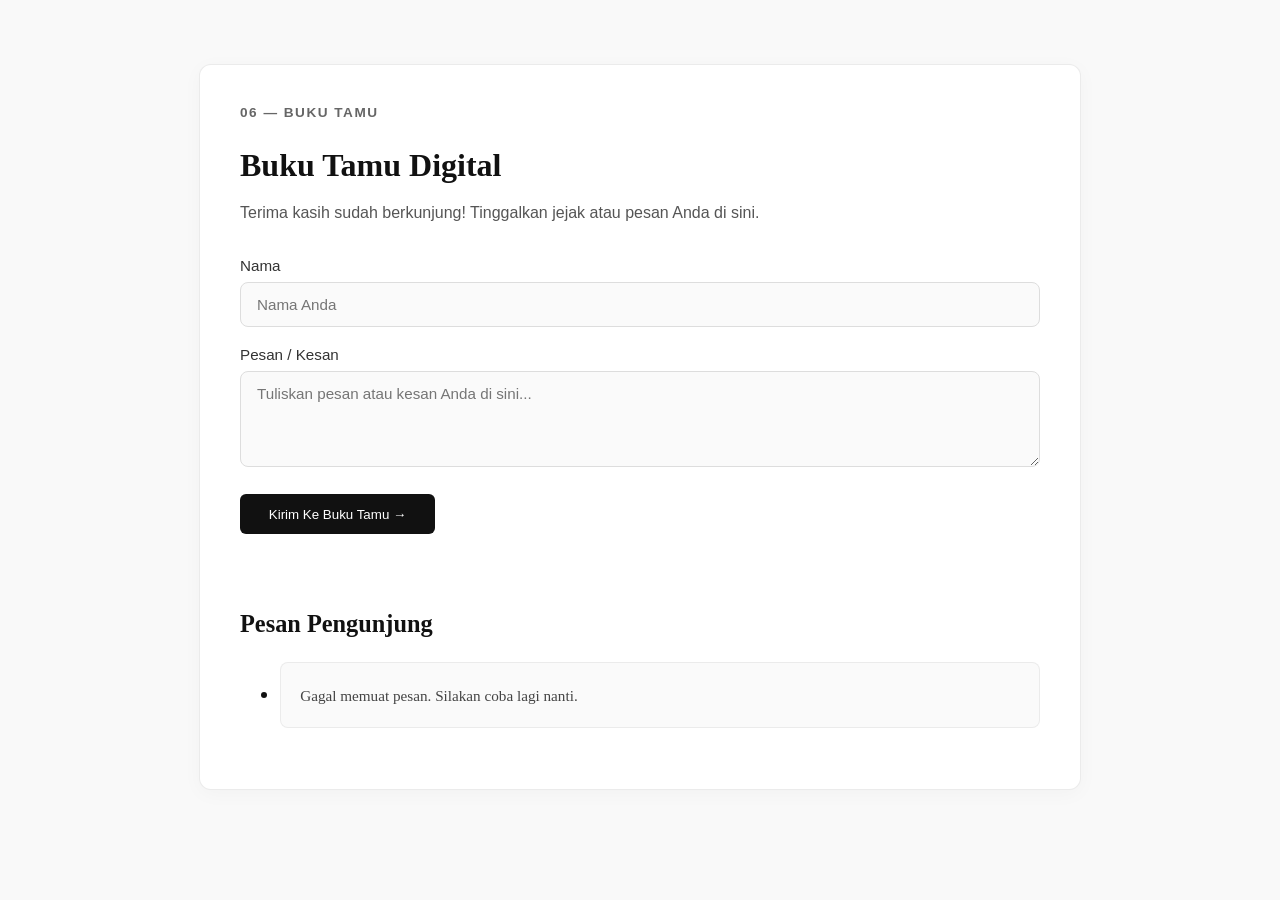
==== tamu.html @ 4e4c4b7e "Rename bukutamu.html to tamu.html" ====
<!DOCTYPE html>
<html lang="id">
<head>
    <meta charset="UTF-8" />
    <meta name="viewport" content="width=device-width, initial-scale=1.0" />
    <title>Buku Tamu Digital</title>
    <link rel="stylesheet" href="bt.css" />
</head>
<body>

    <!-- ===== BUKU TAMU DIGITAL ===== -->
    <section class="section" id="guestbook">
        <div class="section__label">06 — Buku Tamu</div>
        <div class="section__content contact__grid">
            <div class="contact__intro">
                <h2>Buku Tamu Digital</h2>
                <p>Terima kasih sudah berkunjung! Tinggalkan jejak atau pesan Anda di sini.</p>
            </div>
            
            <form class="contact__form" id="guestbookForm">
                <label>
                    Nama
                    <input type="text" id="guestName" placeholder="Nama Anda" required />
                </label>
                <label>
                    Pesan / Kesan
                    <textarea id="guestMessage" rows="4" placeholder="Tuliskan pesan atau kesan Anda di sini..." required></textarea>
                </label>
                <button type="submit" class="hero__cta" style="border: none; cursor: pointer; display: inline-block; text-align: center;">Kirim Ke Buku Tamu →</button>
            </form>
        </div>

        <!-- Daftar Pesan Buku Tamu -->
        <div class="guestbook__entries">
            <h3 class="guestbook__title">Pesan Pengunjung</h3>
            <ul class="guestbook__list" id="guestList">
                <li class="guestbook__item">
                    <div class="guestbook__item-header">
                        <span class="guestbook__author">Pengunjung</span>
                        <span class="guestbook__date">Baru saja</span>
                    </div>
                    <p class="guestbook__message">Website portofolio yang keren!</p>
                </li>
            </ul>
        </div>
    </section>

    <!-- Script harus ditaruh di paling bawah sebelum penutup body -->
    <script src="script.js"></script>
</body>
</html>
---- bt.css ----
/* ==========================================
   GAYA BUKU TAMU DIGITAL (bt.css)
   ========================================== */

/* Styling Dasar Halaman */
body {
    font-family: 'Work Sans', sans-serif;
    background-color: #f9f9f9;
    color: #1a1a1a;
    margin: 0;
    padding: 2rem 1rem;
    display: flex;
    flex-direction: column;
    align-items: center;
}

/* Kontainer Utama Buku Tamu */
#guestbook {
    max-width: 800px;
    width: 100%;
    background: #ffffff;
    padding: 2.5rem;
    border-radius: 12px;
    border: 1px solid rgba(0, 0, 0, 0.08);
    box-shadow: 0 4px 20px rgba(0, 0, 0, 0.03);
    margin-top: 2rem;
}

/* Label Section */
.section__label {
    font-size: 0.85rem;
    text-transform: uppercase;
    letter-spacing: 1.5px;
    color: #666;
    margin-bottom: 1.5rem;
    font-weight: 600;
}

/* Header & Deskripsi */
.contact__intro h2 {
    font-family: 'Fraunces', serif;
    font-size: 2rem;
    margin-bottom: 0.5rem;
    color: #111;
}

.contact__intro p {
    color: #555;
    margin-bottom: 2rem;
    line-height: 1.6;
}

/* Form Input & Textarea */
.contact__form {
    display: flex;
    flex-direction: column;
    gap: 1.2rem;
}

.contact__form label {
    display: flex;
    flex-direction: column;
    gap: 0.5rem;
    font-weight: 500;
    font-size: 0.95rem;
    color: #333;
}

.contact__form input,
.contact__form textarea {
    width: 100%;
    padding: 0.8rem 1rem;
    border: 1px solid #ddd;
    border-radius: 8px;
    font-family: inherit;
    font-size: 0.95rem;
    background-color: #fafafa;
    box-sizing: border-box;
    transition: all 0.2s ease-in-out;
}

.contact__form input:focus,
.contact__form textarea:focus {
    outline: none;
    border-color: #111;
    background-color: #fff;
    box-shadow: 0 0 0 3px rgba(0, 0, 0, 0.05);
}

/* Tombol Kirim (.hero__cta) */
.hero__cta {
    align-self: flex-start;
    background-color: #111;
    color: #fff;
    padding: 0.8rem 1.8rem;
    border-radius: 6px;
    font-weight: 500;
    text-decoration: none;
    transition: background-color 0.2s ease, transform 0.2s ease;
    margin-top: 0.5rem;
}

.hero__cta:hover {
    background-color: #333;
    transform: translateY(-2px);
}

/* Section Daftar Pengunjung (Daftar Pesan) */
.guestbook__entries,
.section__content h3 {
    font-family: 'Fraunces', serif;
    font-size: 1.3rem;
    margin-top: 2rem;
    color: #111;
}

/* Item Pesan */
.guestbook__list,
#guestList {
    margin-top: 1rem;
    display: flex;
    flex-direction: column;
    gap: 1rem;
}

.guestbook__item,
#guestList li {
    background-color: #fafafa;
    border: 1px solid rgba(0, 0, 0, 0.06);
    border-radius: 8px;
    padding: 1.2rem;
    transition: transform 0.2s ease;
}

.guestbook__item:hover,
#guestList li:hover {
    transform: translateX(4px);
    border-color: rgba(0, 0, 0, 0.15);
}

.guestbook__item-header {
    display: flex;
    justify-content: space-between;
    align-items: center;
    margin-bottom: 0.5rem;
}

.guestbook__author {
    font-weight: 600;
    color: #111;
    font-size: 1rem;
}

.guestbook__date {
    font-size: 0.8rem;
    color: #888;
}

.guestbook__message,
#guestList li p {
    font-size: 0.95rem;
    line-height: 1.5;
    color: #444;
    margin: 0;
}
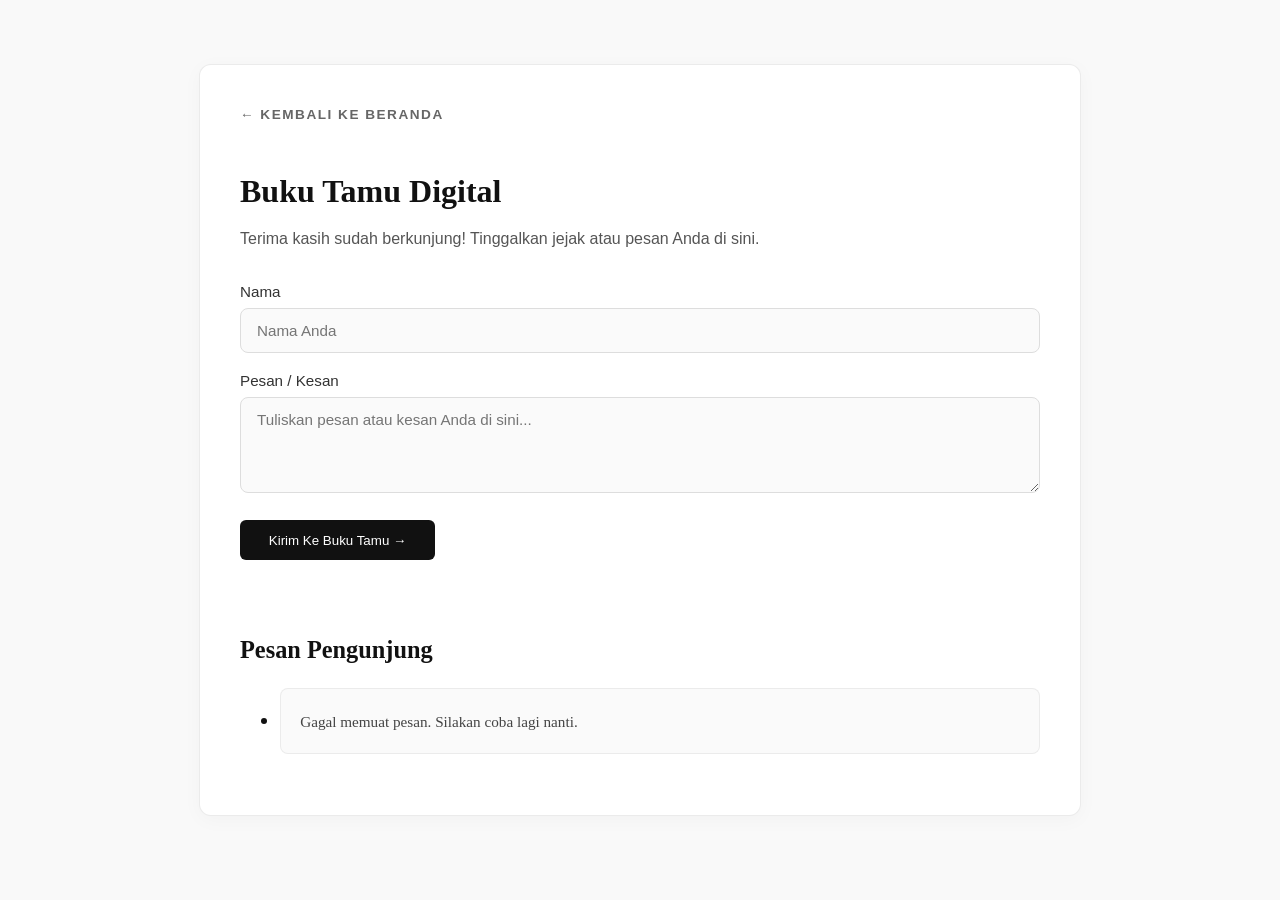
==== commit e9d73016: "Add homepage link in guestbook section Added a link to return to the homepage in the guestbook secti" ====
--- a/tamu.html
+++ b/tamu.html
@@ -10,7 +10,9 @@
 
     <!-- ===== BUKU TAMU DIGITAL ===== -->
     <section class="section" id="guestbook">
-        <div class="section__label">06 — Buku Tamu</div>
+        <a href="bukutamu/Web/index.html" class="section__label" style="text-decoration: none; cursor: pointer; display: inline-block;">
+            ← Kembali ke Beranda
+        </a>
         <div class="section__content contact__grid">
             <div class="contact__intro">
                 <h2>Buku Tamu Digital</h2>
--- a/bt.css
+++ b/bt.css
@@ -162,4 +162,4 @@
     line-height: 1.5;
     color: #444;
     margin: 0;
-}+}
